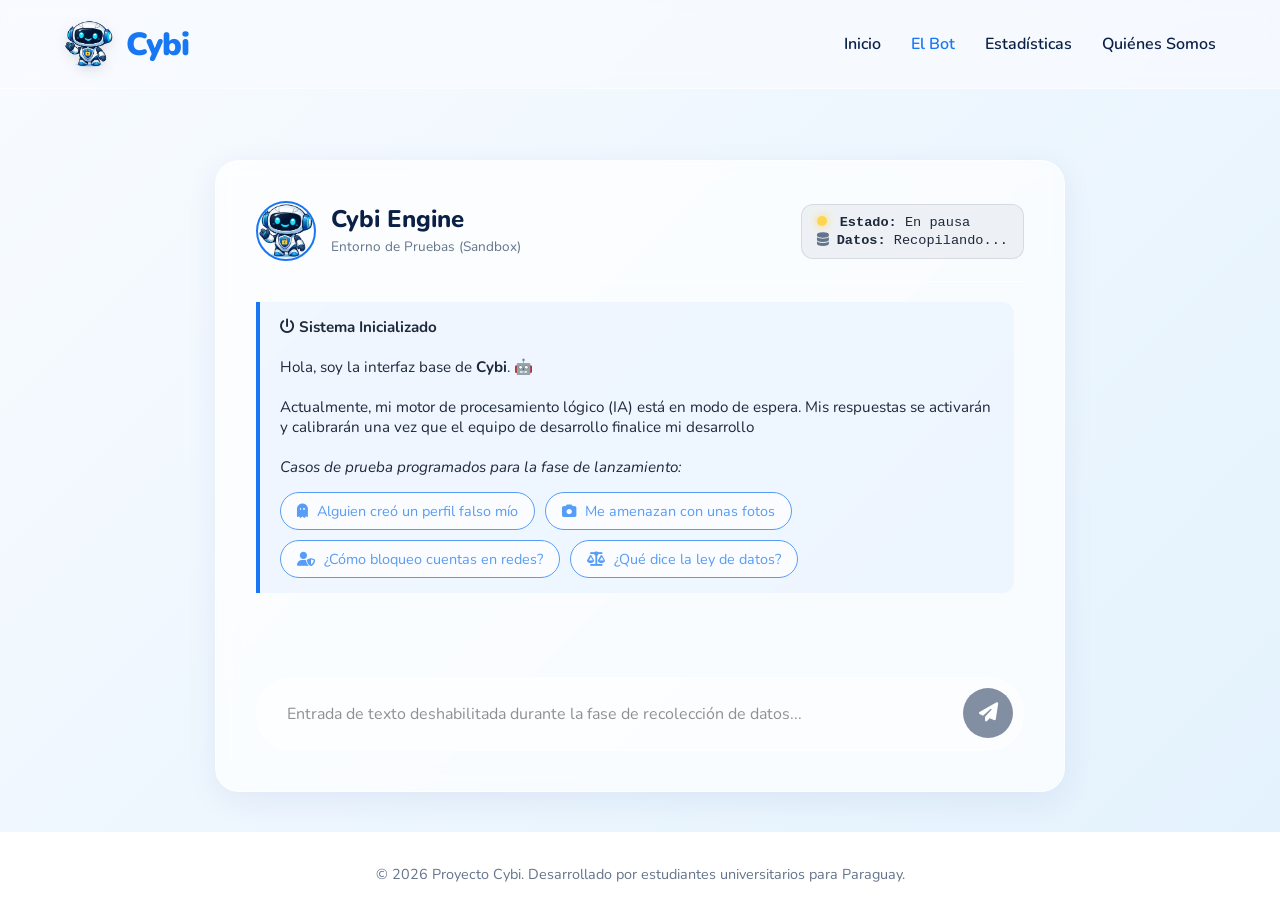
==== chatbot.html @ 535d1845 "Commit inicial: Estructura base del proyecto Cybi" ====
<!DOCTYPE html>
<html lang="es">
<head>
    <meta charset="UTF-8">
    <meta name="viewport" content="width=device-width, initial-scale=1.0">
    <title>Cybi | Entorno de Entrenamiento IA</title>
    <link rel="stylesheet" href="https://cdnjs.cloudflare.com/ajax/libs/font-awesome/6.4.0/css/all.min.css">
    <link rel="stylesheet" href="css/style.css">
    
    <style>
        .chat-preview-container {
            max-width: 850px;
            margin: 40px auto;
        }
        
        .chat-header {
            display: flex;
            align-items: center;
            justify-content: space-between;
            padding-bottom: 20px;
            border-bottom: var(--glass-border);
            margin-bottom: 20px;
        }

        .chat-profile {
            display: flex;
            align-items: center;
            gap: 15px;
        }

        .chat-profile img {
            width: 60px;
            height: 60px;
            border-radius: 50%;
            border: 2px solid var(--primary-blue);
        }

        /* Panel de estado técnico para dar perfil de desarrollador */
        .system-status {
            background: rgba(11, 32, 70, 0.05);
            padding: 10px 15px;
            border-radius: 12px;
            font-family: monospace;
            font-size: 0.85rem;
            color: var(--text-dark);
            border: 1px solid rgba(11, 32, 70, 0.1);
        }

        .status-dot {
            height: 10px;
            width: 10px;
            background-color: #FFD54F; /* Amarillo de "En espera" */
            border-radius: 50%;
            display: inline-block;
            box-shadow: 0 0 10px #FFD54F;
            animation: pulse 2s infinite;
            margin-right: 5px;
        }

        .chat-window {
            display: flex;
            flex-direction: column;
            gap: 20px;
            margin-bottom: 25px;
            min-height: 350px;
            padding-right: 10px;
        }

        /* Mensaje del sistema (Consola) */
        .system-message {
            background: rgba(24, 119, 242, 0.05);
            border-left: 4px solid var(--primary-blue);
            padding: 15px 20px;
            border-radius: 0 12px 12px 0;
            font-size: 0.95rem;
            color: var(--text-dark);
        }

        .system-message code {
            background: rgba(0,0,0,0.05);
            padding: 2px 6px;
            border-radius: 4px;
            color: var(--primary-blue);
            font-weight: bold;
        }

        /* Chips de sugerencias */
        .suggestions-container {
            display: flex;
            flex-wrap: wrap;
            gap: 10px;
            margin-top: 15px;
        }

        .suggestion-chip {
            background: var(--white);
            border: 1px solid var(--primary-blue);
            color: var(--primary-blue);
            padding: 8px 16px;
            border-radius: 50px;
            font-size: 0.9rem;
            cursor: not-allowed;
            opacity: 0.7;
            transition: all 0.3s ease;
        }

        .suggestion-chip i {
            margin-right: 5px;
        }

        .chat-input-preview {
            display: flex;
            gap: 10px;
            background: rgba(255, 255, 255, 0.5);
            padding: 10px;
            border-radius: 50px;
            border: var(--glass-border);
            opacity: 0.8;
        }

        .chat-input-preview input {
            flex: 1;
            padding: 15px 20px;
            border-radius: 50px;
            border: none;
            background: transparent;
            font-family: inherit;
            font-size: 1rem;
            color: var(--text-dark);
            outline: none;
        }

        .chat-input-preview button {
            width: 50px;
            height: 50px;
            border-radius: 50%;
            border: none;
            background: var(--text-light);
            color: white;
            cursor: not-allowed;
            display: flex;
            align-items: center;
            justify-content: center;
            font-size: 1.2rem;
        }
    </style>
</head>
<body>

    <header>
        <div class="container">
            <nav>
                <a href="index.html" class="logo-container">
                    <img src="img/cybi-logo.jpeg" alt="Logo Cybi" style="border-radius: 50%;">
                    <span class="logo-text">Cybi</span>
                </a>
                <ul class="nav-links">
                    <li><a href="index.html">Inicio</a></li>
                    <li><a href="chatbot.html" style="color: var(--primary-blue);">El Bot</a></li>
                    <li><a href="estadisticas.html">Estadísticas</a></li>
                    <li><a href="nosotros.html">Quiénes Somos</a></li>
                </ul>
            </nav>
        </div>
    </header>

    <main class="container" style="margin-top: 120px; min-height: 70vh;">
        
        <div class="chat-preview-container glass-card">
            
            <div class="chat-header">
                <div class="chat-profile">
                    <img src="img/cybi-logo.jpeg" alt="Cybi Avatar">
                    <div>
                        <h2 style="font-size: 1.5rem; margin-bottom: 2px;">Cybi Engine</h2>
                        <p style="font-size: 0.85rem; margin: 0; color: var(--text-light);">Entorno de Pruebas (Sandbox)</p>
                    </div>
                </div>
                
                <div class="system-status">
                    <div><span class="status-dot"></span> <strong>Estado:</strong> En pausa</div>
                    <div style="margin-top: 3px;"><i class="fa-solid fa-database" style="color: var(--text-light);"></i> <strong>Datos:</strong> Recopilando...</div>
                </div>
            </div>

            <div class="chat-window">
                <div class="system-message">
                    <strong><i class="fa-solid fa-power-off"></i> Sistema Inicializado</strong><br><br>
                    Hola, soy la interfaz base de <strong>Cybi</strong>. 🤖<br><br>
                    Actualmente, mi motor de procesamiento lógico (IA) está en modo de espera. Mis respuestas se activarán y calibrarán una vez que el equipo de desarrollo finalice mi desarrollo<br><br>
                    <em>Casos de prueba programados para la fase de lanzamiento:</em>
                    
                    <div class="suggestions-container">
                        <div class="suggestion-chip"><i class="fa-solid fa-ghost"></i> Alguien creó un perfil falso mío</div>
                        <div class="suggestion-chip"><i class="fa-solid fa-camera"></i> Me amenazan con unas fotos</div>
                        <div class="suggestion-chip"><i class="fa-solid fa-user-shield"></i> ¿Cómo bloqueo cuentas en redes?</div>
                        <div class="suggestion-chip"><i class="fa-solid fa-scale-balanced"></i> ¿Qué dice la ley de datos?</div>
                    </div>
                </div>
            </div>

            <div class="chat-input-preview">
                <input type="text" placeholder="Entrada de texto deshabilitada durante la fase de recolección de datos..." disabled>
                <button disabled title="El envío de mensajes estará disponible pronto">
                    <i class="fa-solid fa-paper-plane"></i>
                </button>
            </div>

        </div>

    </main>

    <footer>
        <div class="container">
            <p>&copy; 2026 Proyecto Cybi. Desarrollado por estudiantes universitarios para Paraguay.</p>
        </div>
    </footer>

</body>
</html>
---- css/style.css ----
/* =========================================
   CYBI - Hoja de Estilos Global
   ========================================= */

@import url('https://fonts.googleapis.com/css2?family=Nunito:wght@400;600;800;900&display=swap');

:root {
    /* Paleta de colores basada en el logo de Cybi */
    --primary-blue: #1877F2;
    --dark-blue: #0B2046;
    --light-blue: #E3F2FD;
    --cyan-accent: #00E5FF;
    --gold-shield: #FFD54F;
    --text-dark: #1E293B;
    --text-light: #64748B;
    --white: #FFFFFF;
    --bg-gradient: linear-gradient(135deg, #F8FBFF 0%, #E3F2FD 100%);
    
    /* Variables de diseño */
    --border-radius: 24px;
    --glass-bg: rgba(255, 255, 255, 0.7);
    --glass-border: 1px solid rgba(255, 255, 255, 0.5);
    --shadow-soft: 0 8px 32px 0 rgba(31, 38, 135, 0.07);
    --shadow-hover: 0 12px 40px 0 rgba(24, 119, 242, 0.15);
}

* {
    margin: 0;
    padding: 0;
    box-sizing: border-box;
}

body {
    font-family: 'Nunito', sans-serif;
    background: var(--bg-gradient);
    color: var(--text-dark);
    min-height: 100vh;
    display: flex;
    flex-direction: column;
    overflow-x: hidden;
}

/* --- Tipografía --- */
h1, h2, h3 {
    font-weight: 800;
    color: var(--dark-blue);
    line-height: 1.2;
}

p {
    font-size: 1.1rem;
    line-height: 1.6;
    color: var(--text-light);
}

/* --- Utilidades --- */
.container {
    width: 90%;
    max-width: 1200px;
    margin: 0 auto;
}

/* Etiqueta de "En Desarrollo" */
.dev-badge {
    display: inline-flex;
    align-items: center;
    gap: 8px;
    background: rgba(24, 119, 242, 0.1);
    color: var(--primary-blue);
    padding: 8px 16px;
    border-radius: 50px;
    font-weight: 800;
    font-size: 0.9rem;
    text-transform: uppercase;
    letter-spacing: 1px;
    margin-bottom: 20px;
    animation: pulse 2s infinite;
}

.dev-badge i {
    font-size: 1.2rem;
}

/* --- Navegación --- */
header {
    width: 100%;
    padding: 20px 0;
    position: fixed;
    top: 0;
    z-index: 1000;
    backdrop-filter: blur(10px);
    -webkit-backdrop-filter: blur(10px);
    background: rgba(248, 251, 255, 0.8);
    border-bottom: var(--glass-border);
}

nav {
    display: flex;
    justify-content: space-between;
    align-items: center;
}

.logo-container {
    display: flex;
    align-items: center;
    gap: 12px;
    text-decoration: none;
}

.logo-container img {
    width: 50px;
    height: auto;
    filter: drop-shadow(0 4px 6px rgba(0,0,0,0.1));
}

.logo-text {
    font-size: 2rem;
    font-weight: 900;
    color: var(--primary-blue);
    letter-spacing: -1px;
}

.nav-links {
    display: flex;
    gap: 30px;
    list-style: none;
}

.nav-links a {
    text-decoration: none;
    color: var(--dark-blue);
    font-weight: 600;
    transition: color 0.3s ease;
    position: relative;
}

.nav-links a:hover {
    color: var(--primary-blue);
}

.nav-links a::after {
    content: '';
    position: absolute;
    bottom: -5px;
    left: 0;
    width: 0%;
    height: 3px;
    background: var(--cyan-accent);
    transition: width 0.3s ease;
    border-radius: 5px;
}

.nav-links a:hover::after {
    width: 100%;
}

/* --- Hero Section (Inicio) --- */
.hero {
    margin-top: 100px;
    padding: 60px 0;
    display: flex;
    align-items: center;
    justify-content: space-between;
    min-height: 80vh;
}

.hero-content {
    flex: 1;
    padding-right: 50px;
}

.hero h1 {
    font-size: 3.5rem;
    margin-bottom: 20px;
}

.hero h1 span {
    color: var(--primary-blue);
    position: relative;
}

.hero p {
    font-size: 1.2rem;
    margin-bottom: 30px;
}

.hero-image {
    flex: 1;
    display: flex;
    justify-content: center;
    position: relative;
}

.hero-image img {
    width: 100%;
    max-width: 450px;
    animation: float 4s ease-in-out infinite;
    filter: drop-shadow(0 20px 30px rgba(24, 119, 242, 0.2));
}

/* Botones */
.btn {
    display: inline-block;
    padding: 14px 32px;
    border-radius: 50px;
    font-weight: 800;
    text-decoration: none;
    transition: all 0.3s ease;
    font-size: 1.1rem;
    cursor: pointer;
    border: none;
}

.btn-primary {
    background: var(--primary-blue);
    color: var(--white);
    box-shadow: 0 10px 20px rgba(24, 119, 242, 0.3);
}

.btn-primary:hover {
    background: var(--dark-blue);
    transform: translateY(-3px);
    box-shadow: 0 15px 25px rgba(11, 32, 70, 0.4);
}

.btn-secondary {
    background: var(--white);
    color: var(--primary-blue);
    border: 2px solid var(--primary-blue);
    margin-left: 15px;
}

.btn-secondary:hover {
    background: var(--light-blue);
    transform: translateY(-3px);
}

/* --- Secciones de Contenido (Glassmorphism Cards) --- */
.glass-card {
    background: var(--glass-bg);
    border-radius: var(--border-radius);
    padding: 40px;
    box-shadow: var(--shadow-soft);
    border: var(--glass-border);
    backdrop-filter: blur(10px);
    -webkit-backdrop-filter: blur(10px);
    transition: transform 0.3s ease, box-shadow 0.3s ease;
}

.glass-card:hover {
    transform: translateY(-5px);
    box-shadow: var(--shadow-hover);
}

/* --- Animaciones --- */
@keyframes float {
    0% { transform: translateY(0px); }
    50% { transform: translateY(-20px); }
    100% { transform: translateY(0px); }
}

@keyframes pulse {
    0% { box-shadow: 0 0 0 0 rgba(24, 119, 242, 0.4); }
    70% { box-shadow: 0 0 0 15px rgba(24, 119, 242, 0); }
    100% { box-shadow: 0 0 0 0 rgba(24, 119, 242, 0); }
}

/* --- Responsive (Celulares y Tablets) --- */
@media (max-width: 992px) {
    .hero {
        flex-direction: column;
        text-align: center;
        padding: 40px 0;
    }
    
    .hero-content {
        padding-right: 0;
        margin-bottom: 50px;
    }
    
    .hero h1 { font-size: 2.8rem; }
    
    .nav-links { display: none; /* Añadiremos menú hamburguesa en el JS después */ }
}

@media (max-width: 576px) {
    .hero h1 { font-size: 2.2rem; }
    .hero p { font-size: 1rem; }
    .btn { display: block; margin: 10px auto; width: 100%; max-width: 300px; }
    .btn-secondary { margin-left: auto; }
}

/* --- Footer Preview --- */
footer {
    background: var(--white);
    padding: 30px 0;
    text-align: center;
    margin-top: auto;
    border-top: var(--glass-border);
}

footer p {
    font-size: 0.9rem;
    color: var(--text-light);
}
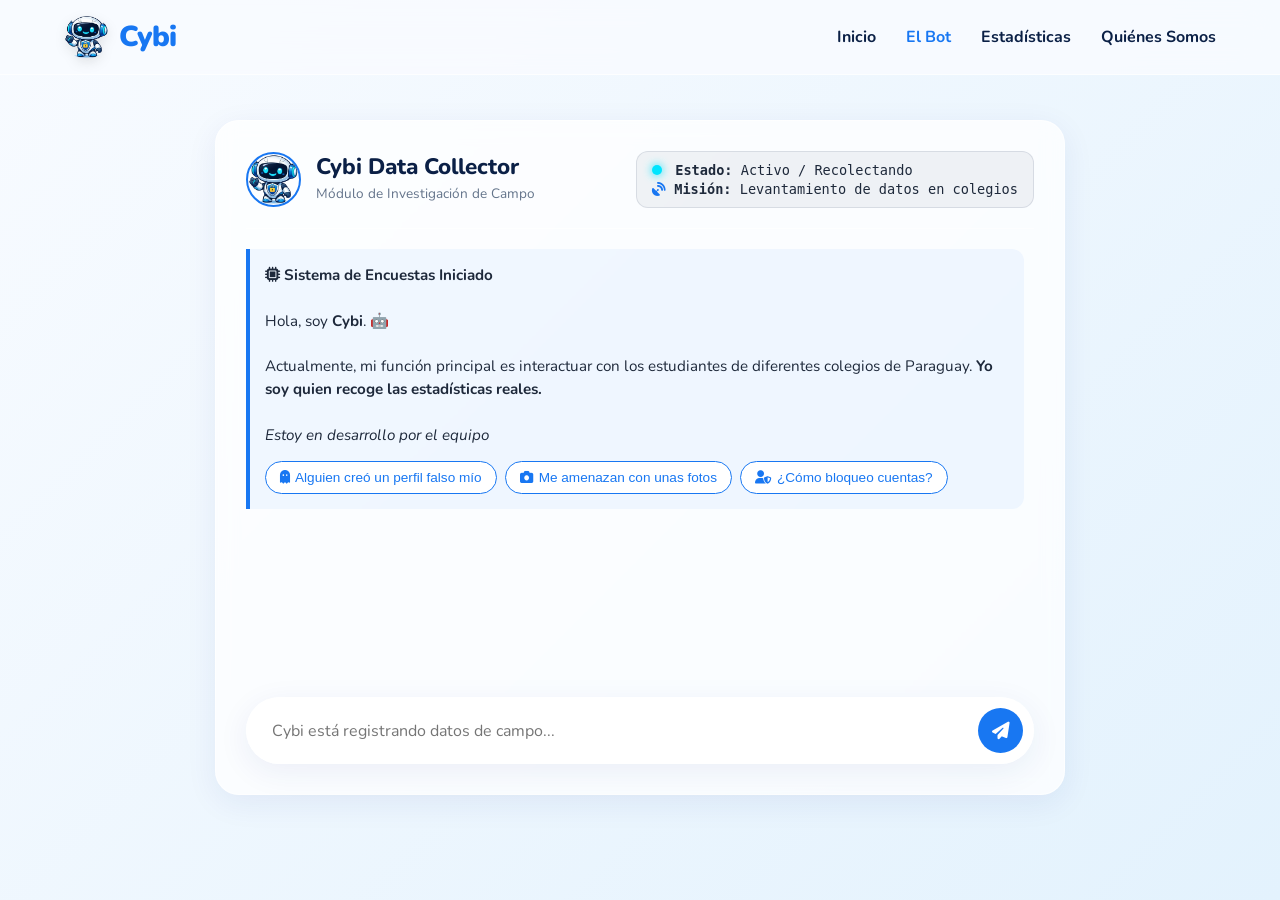
==== commit 198f001a: "Commit inicial: Estructura base del proyecto Cybi mejoras css" ====
--- a/chatbot.html
+++ b/chatbot.html
@@ -3,14 +3,18 @@
 <head>
     <meta charset="UTF-8">
     <meta name="viewport" content="width=device-width, initial-scale=1.0">
-    <title>Cybi | Entorno de Entrenamiento IA</title>
+    <title>Cybi | Motor de IA y Recolección</title>
     <link rel="stylesheet" href="https://cdnjs.cloudflare.com/ajax/libs/font-awesome/6.4.0/css/all.min.css">
     <link rel="stylesheet" href="css/style.css">
     
     <style>
         .chat-preview-container {
             max-width: 850px;
-            margin: 40px auto;
+            margin: 20px auto 40px auto;
+            display: flex;
+            flex-direction: column;
+            height: 75vh; /* Altura adaptable */
+            min-height: 500px;
         }
         
         .chat-header {
@@ -20,6 +24,8 @@
             padding-bottom: 20px;
             border-bottom: var(--glass-border);
             margin-bottom: 20px;
+            flex-wrap: wrap; /* Para que baje en celulares si es necesario */
+            gap: 15px;
         }
 
         .chat-profile {
@@ -29,13 +35,13 @@
         }
 
         .chat-profile img {
-            width: 60px;
-            height: 60px;
+            width: 55px;
+            height: 55px;
             border-radius: 50%;
             border: 2px solid var(--primary-blue);
         }
 
-        /* Panel de estado técnico para dar perfil de desarrollador */
+        /* Panel de estado técnico */
         .system-status {
             background: rgba(11, 32, 70, 0.05);
             padding: 10px 15px;
@@ -49,31 +55,37 @@
         .status-dot {
             height: 10px;
             width: 10px;
-            background-color: #FFD54F; /* Amarillo de "En espera" */
+            background-color: #00E5FF; /* Cian de "Activo/Recolectando" */
             border-radius: 50%;
             display: inline-block;
-            box-shadow: 0 0 10px #FFD54F;
+            box-shadow: 0 0 10px #00E5FF;
             animation: pulse 2s infinite;
             margin-right: 5px;
         }
 
         .chat-window {
+            flex: 1; /* Ocupa el espacio restante */
             display: flex;
             flex-direction: column;
             gap: 20px;
-            margin-bottom: 25px;
-            min-height: 350px;
+            margin-bottom: 20px;
+            overflow-y: auto;
             padding-right: 10px;
         }
+
+        /* Scrollbar personalizado para el chat */
+        .chat-window::-webkit-scrollbar { width: 6px; }
+        .chat-window::-webkit-scrollbar-thumb { background: rgba(24, 119, 242, 0.3); border-radius: 10px; }
 
         /* Mensaje del sistema (Consola) */
         .system-message {
             background: rgba(24, 119, 242, 0.05);
             border-left: 4px solid var(--primary-blue);
-            padding: 15px 20px;
+            padding: 15px;
             border-radius: 0 12px 12px 0;
             font-size: 0.95rem;
             color: var(--text-dark);
+            line-height: 1.5;
         }
 
         .system-message code {
@@ -82,13 +94,14 @@
             border-radius: 4px;
             color: var(--primary-blue);
             font-weight: bold;
+            font-size: 0.85rem;
         }
 
         /* Chips de sugerencias */
         .suggestions-container {
             display: flex;
             flex-wrap: wrap;
-            gap: 10px;
+            gap: 8px;
             margin-top: 15px;
         }
 
@@ -96,31 +109,34 @@
             background: var(--white);
             border: 1px solid var(--primary-blue);
             color: var(--primary-blue);
-            padding: 8px 16px;
+            padding: 8px 14px;
             border-radius: 50px;
-            font-size: 0.9rem;
-            cursor: not-allowed;
-            opacity: 0.7;
+            font-size: 0.85rem;
+            cursor: pointer;
             transition: all 0.3s ease;
-        }
-
-        .suggestion-chip i {
-            margin-right: 5px;
+            display: flex;
+            align-items: center;
+            gap: 5px;
+        }
+
+        .suggestion-chip:hover {
+            background: var(--light-blue);
+            transform: translateY(-2px);
         }
 
         .chat-input-preview {
             display: flex;
             gap: 10px;
-            background: rgba(255, 255, 255, 0.5);
+            background: rgba(255, 255, 255, 0.9);
             padding: 10px;
             border-radius: 50px;
             border: var(--glass-border);
-            opacity: 0.8;
+            box-shadow: var(--shadow-soft);
         }
 
         .chat-input-preview input {
             flex: 1;
-            padding: 15px 20px;
+            padding: 10px 15px;
             border-radius: 50px;
             border: none;
             background: transparent;
@@ -128,20 +144,34 @@
             font-size: 1rem;
             color: var(--text-dark);
             outline: none;
+            width: 100%;
         }
 
         .chat-input-preview button {
-            width: 50px;
-            height: 50px;
+            width: 45px;
+            height: 45px;
             border-radius: 50%;
             border: none;
-            background: var(--text-light);
+            background: var(--primary-blue);
             color: white;
-            cursor: not-allowed;
+            cursor: pointer;
             display: flex;
             align-items: center;
             justify-content: center;
-            font-size: 1.2rem;
+            font-size: 1.1rem;
+            transition: transform 0.2s;
+            flex-shrink: 0;
+        }
+
+        .chat-input-preview button:hover { transform: scale(1.05); }
+
+        /* Ajustes extra para móviles en el chat */
+        @media (max-width: 576px) {
+            .chat-preview-container { padding: 20px 15px; margin-top: 0; height: 80vh; border-radius: 15px; }
+            .system-message { font-size: 0.9rem; padding: 12px; }
+            .suggestion-chip { font-size: 0.8rem; padding: 6px 12px; }
+            .system-status { font-size: 0.75rem; width: 100%; }
+            .chat-header { flex-direction: column; align-items: flex-start; }
         }
     </style>
 </head>
@@ -154,7 +184,12 @@
                     <img src="img/cybi-logo.jpeg" alt="Logo Cybi" style="border-radius: 50%;">
                     <span class="logo-text">Cybi</span>
                 </a>
-                <ul class="nav-links">
+                
+                <button class="menu-toggle" id="mobile-menu-btn">
+                    <i class="fa-solid fa-bars"></i>
+                </button>
+
+                <ul class="nav-links" id="nav-links">
                     <li><a href="index.html">Inicio</a></li>
                     <li><a href="chatbot.html" style="color: var(--primary-blue);">El Bot</a></li>
                     <li><a href="estadisticas.html">Estadísticas</a></li>
@@ -164,7 +199,7 @@
         </div>
     </header>
 
-    <main class="container" style="margin-top: 120px; min-height: 70vh;">
+    <main class="container" style="margin-top: 100px;">
         
         <div class="chat-preview-container glass-card">
             
@@ -172,36 +207,35 @@
                 <div class="chat-profile">
                     <img src="img/cybi-logo.jpeg" alt="Cybi Avatar">
                     <div>
-                        <h2 style="font-size: 1.5rem; margin-bottom: 2px;">Cybi Engine</h2>
-                        <p style="font-size: 0.85rem; margin: 0; color: var(--text-light);">Entorno de Pruebas (Sandbox)</p>
+                        <h2 style="font-size: 1.4rem; margin-bottom: 2px;">Cybi Data Collector</h2>
+                        <p style="font-size: 0.85rem; margin: 0; color: var(--text-light);">Módulo de Investigación de Campo</p>
                     </div>
                 </div>
                 
                 <div class="system-status">
-                    <div><span class="status-dot"></span> <strong>Estado:</strong> En pausa</div>
-                    <div style="margin-top: 3px;"><i class="fa-solid fa-database" style="color: var(--text-light);"></i> <strong>Datos:</strong> Recopilando...</div>
+                    <div><span class="status-dot"></span> <strong>Estado:</strong> Activo / Recolectando</div>
+                    <div style="margin-top: 3px;"><i class="fa-solid fa-satellite-dish" style="color: var(--primary-blue);"></i> <strong>Misión:</strong> Levantamiento de datos en colegios</div>
                 </div>
             </div>
 
-            <div class="chat-window">
+            <div class="chat-window" id="chat-window">
                 <div class="system-message">
-                    <strong><i class="fa-solid fa-power-off"></i> Sistema Inicializado</strong><br><br>
-                    Hola, soy la interfaz base de <strong>Cybi</strong>. 🤖<br><br>
-                    Actualmente, mi motor de procesamiento lógico (IA) está en modo de espera. Mis respuestas se activarán y calibrarán una vez que el equipo de desarrollo finalice mi desarrollo<br><br>
-                    <em>Casos de prueba programados para la fase de lanzamiento:</em>
+                    <strong><i class="fa-solid fa-microchip"></i> Sistema de Encuestas Iniciado</strong><br><br>
+                    Hola, soy <strong>Cybi</strong>. 🤖<br><br>
+                    Actualmente, mi función principal es interactuar con los estudiantes de diferentes colegios de Paraguay. <strong>Yo soy quien recoge las estadísticas reales.</strong> <br><br>
+                    <em>Estoy en desarrollo por el equipo</em>
                     
                     <div class="suggestions-container">
-                        <div class="suggestion-chip"><i class="fa-solid fa-ghost"></i> Alguien creó un perfil falso mío</div>
-                        <div class="suggestion-chip"><i class="fa-solid fa-camera"></i> Me amenazan con unas fotos</div>
-                        <div class="suggestion-chip"><i class="fa-solid fa-user-shield"></i> ¿Cómo bloqueo cuentas en redes?</div>
-                        <div class="suggestion-chip"><i class="fa-solid fa-scale-balanced"></i> ¿Qué dice la ley de datos?</div>
+                        <button class="suggestion-chip" onclick="simulateClick()"><i class="fa-solid fa-ghost"></i> Alguien creó un perfil falso mío</button>
+                        <button class="suggestion-chip" onclick="simulateClick()"><i class="fa-solid fa-camera"></i> Me amenazan con unas fotos</button>
+                        <button class="suggestion-chip" onclick="simulateClick()"><i class="fa-solid fa-user-shield"></i> ¿Cómo bloqueo cuentas?</button>
                     </div>
                 </div>
             </div>
 
             <div class="chat-input-preview">
-                <input type="text" placeholder="Entrada de texto deshabilitada durante la fase de recolección de datos..." disabled>
-                <button disabled title="El envío de mensajes estará disponible pronto">
+                <input type="text" id="chat-input" placeholder="Cybi está registrando datos de campo..." readonly>
+                <button title="Envío bloqueado durante recolección" onclick="simulateClick()">
                     <i class="fa-solid fa-paper-plane"></i>
                 </button>
             </div>
@@ -210,11 +244,32 @@
 
     </main>
 
-    <footer>
-        <div class="container">
-            <p>&copy; 2026 Proyecto Cybi. Desarrollado por estudiantes universitarios para Paraguay.</p>
-        </div>
-    </footer>
-
+    <script>
+        // Lógica del menú móvil
+        const menuBtn = document.getElementById('mobile-menu-btn');
+        const navLinks = document.getElementById('nav-links');
+
+        menuBtn.addEventListener('click', () => {
+            navLinks.classList.toggle('active');
+            // Cambiar icono de barras a 'X'
+            const icon = menuBtn.querySelector('i');
+            if(navLinks.classList.contains('active')) {
+                icon.classList.remove('fa-bars');
+                icon.classList.add('fa-xmark');
+            } else {
+                icon.classList.remove('fa-xmark');
+                icon.classList.add('fa-bars');
+            }
+        });
+
+        // Simulación visual al tocar un botón del chat
+        function simulateClick() {
+            const input = document.getElementById('chat-input');
+            input.placeholder = "Procesando matriz de datos...";
+            setTimeout(() => {
+                input.placeholder = "Cybi está registrando datos de campo...";
+            }, 1500);
+        }
+    </script>
 </body>
 </html>
--- a/css/style.css
+++ b/css/style.css
@@ -1,5 +1,5 @@
 /* =========================================
-   CYBI - Hoja de Estilos Global
+   CYBI - Hoja de Estilos Global (100% Responsive)
    ========================================= */
 
 @import url('https://fonts.googleapis.com/css2?family=Nunito:wght@400;600;800;900&display=swap');
@@ -18,8 +18,8 @@
     
     /* Variables de diseño */
     --border-radius: 24px;
-    --glass-bg: rgba(255, 255, 255, 0.7);
-    --glass-border: 1px solid rgba(255, 255, 255, 0.5);
+    --glass-bg: rgba(255, 255, 255, 0.75);
+    --glass-border: 1px solid rgba(255, 255, 255, 0.6);
     --shadow-soft: 0 8px 32px 0 rgba(31, 38, 135, 0.07);
     --shadow-hover: 0 12px 40px 0 rgba(24, 119, 242, 0.15);
 }
@@ -77,20 +77,18 @@
     animation: pulse 2s infinite;
 }
 
-.dev-badge i {
-    font-size: 1.2rem;
-}
-
-/* --- Navegación --- */
+.dev-badge i { font-size: 1.2rem; }
+
+/* --- Navegación Header --- */
 header {
     width: 100%;
-    padding: 20px 0;
+    padding: 15px 0;
     position: fixed;
     top: 0;
     z-index: 1000;
-    backdrop-filter: blur(10px);
-    -webkit-backdrop-filter: blur(10px);
-    background: rgba(248, 251, 255, 0.8);
+    backdrop-filter: blur(15px);
+    -webkit-backdrop-filter: blur(15px);
+    background: rgba(248, 251, 255, 0.85);
     border-bottom: var(--glass-border);
 }
 
@@ -103,35 +101,38 @@
 .logo-container {
     display: flex;
     align-items: center;
-    gap: 12px;
+    gap: 10px;
     text-decoration: none;
 }
 
 .logo-container img {
-    width: 50px;
+    width: 45px;
     height: auto;
     filter: drop-shadow(0 4px 6px rgba(0,0,0,0.1));
 }
 
 .logo-text {
-    font-size: 2rem;
+    font-size: 1.8rem;
     font-weight: 900;
     color: var(--primary-blue);
     letter-spacing: -1px;
 }
 
+/* Enlaces del menú escritorio */
 .nav-links {
     display: flex;
     gap: 30px;
     list-style: none;
+    align-items: center;
 }
 
 .nav-links a {
     text-decoration: none;
     color: var(--dark-blue);
-    font-weight: 600;
+    font-weight: 700;
     transition: color 0.3s ease;
     position: relative;
+    padding: 5px 0;
 }
 
 .nav-links a:hover {
@@ -141,7 +142,7 @@
 .nav-links a::after {
     content: '';
     position: absolute;
-    bottom: -5px;
+    bottom: 0;
     left: 0;
     width: 0%;
     height: 3px;
@@ -150,23 +151,64 @@
     border-radius: 5px;
 }
 
-.nav-links a:hover::after {
-    width: 100%;
+.nav-links a:hover::after { width: 100%; }
+
+/* Botón Hamburguesa (Oculto en PC) */
+.menu-toggle {
+    display: none;
+    font-size: 1.8rem;
+    color: var(--primary-blue);
+    cursor: pointer;
+    background: transparent;
+    border: none;
+}
+
+/* --- Responsive Navegación Móvil --- */
+@media (max-width: 992px) {
+    .menu-toggle {
+        display: block;
+    }
+
+    .nav-links {
+        position: fixed;
+        top: 76px; /* Altura del header */
+        right: -100%; /* Oculto fuera de la pantalla */
+        flex-direction: column;
+        background: rgba(248, 251, 255, 0.98);
+        backdrop-filter: blur(15px);
+        width: 100%;
+        height: calc(100vh - 76px);
+        text-align: center;
+        transition: right 0.4s cubic-bezier(0.77, 0, 0.175, 1);
+        padding-top: 40px;
+        gap: 35px;
+        border-top: var(--glass-border);
+    }
+
+    .nav-links.active {
+        right: 0; /* Muestra el menú */
+    }
+
+    .nav-links a {
+        font-size: 1.4rem;
+        display: block;
+        width: 100%;
+    }
 }
 
 /* --- Hero Section (Inicio) --- */
 .hero {
-    margin-top: 100px;
-    padding: 60px 0;
+    margin-top: 120px;
+    padding: 40px 0;
     display: flex;
     align-items: center;
     justify-content: space-between;
-    min-height: 80vh;
+    min-height: 70vh;
 }
 
 .hero-content {
     flex: 1;
-    padding-right: 50px;
+    padding-right: 40px;
 }
 
 .hero h1 {
@@ -174,26 +216,18 @@
     margin-bottom: 20px;
 }
 
-.hero h1 span {
-    color: var(--primary-blue);
-    position: relative;
-}
-
-.hero p {
-    font-size: 1.2rem;
-    margin-bottom: 30px;
-}
+.hero h1 span { color: var(--primary-blue); }
+.hero p { margin-bottom: 30px; }
 
 .hero-image {
     flex: 1;
     display: flex;
     justify-content: center;
-    position: relative;
 }
 
 .hero-image img {
     width: 100%;
-    max-width: 450px;
+    max-width: 400px;
     animation: float 4s ease-in-out infinite;
     filter: drop-shadow(0 20px 30px rgba(24, 119, 242, 0.2));
 }
@@ -201,33 +235,33 @@
 /* Botones */
 .btn {
     display: inline-block;
-    padding: 14px 32px;
+    padding: 14px 28px;
     border-radius: 50px;
     font-weight: 800;
     text-decoration: none;
     transition: all 0.3s ease;
-    font-size: 1.1rem;
+    font-size: 1rem;
     cursor: pointer;
     border: none;
+    text-align: center;
 }
 
 .btn-primary {
     background: var(--primary-blue);
     color: var(--white);
-    box-shadow: 0 10px 20px rgba(24, 119, 242, 0.3);
+    box-shadow: 0 8px 20px rgba(24, 119, 242, 0.3);
 }
 
 .btn-primary:hover {
     background: var(--dark-blue);
     transform: translateY(-3px);
-    box-shadow: 0 15px 25px rgba(11, 32, 70, 0.4);
 }
 
 .btn-secondary {
     background: var(--white);
     color: var(--primary-blue);
     border: 2px solid var(--primary-blue);
-    margin-left: 15px;
+    margin-left: 10px;
 }
 
 .btn-secondary:hover {
@@ -235,71 +269,52 @@
     transform: translateY(-3px);
 }
 
-/* --- Secciones de Contenido (Glassmorphism Cards) --- */
+/* --- Glassmorphism Cards --- */
 .glass-card {
     background: var(--glass-bg);
     border-radius: var(--border-radius);
-    padding: 40px;
+    padding: 30px;
     box-shadow: var(--shadow-soft);
     border: var(--glass-border);
     backdrop-filter: blur(10px);
     -webkit-backdrop-filter: blur(10px);
-    transition: transform 0.3s ease, box-shadow 0.3s ease;
-}
-
-.glass-card:hover {
-    transform: translateY(-5px);
-    box-shadow: var(--shadow-hover);
 }
 
 /* --- Animaciones --- */
 @keyframes float {
     0% { transform: translateY(0px); }
-    50% { transform: translateY(-20px); }
+    50% { transform: translateY(-15px); }
     100% { transform: translateY(0px); }
 }
 
 @keyframes pulse {
-    0% { box-shadow: 0 0 0 0 rgba(24, 119, 242, 0.4); }
-    70% { box-shadow: 0 0 0 15px rgba(24, 119, 242, 0); }
+    0% { box-shadow: 0 0 0 0 rgba(24, 119, 242, 0.3); }
+    70% { box-shadow: 0 0 0 10px rgba(24, 119, 242, 0); }
     100% { box-shadow: 0 0 0 0 rgba(24, 119, 242, 0); }
 }
 
-/* --- Responsive (Celulares y Tablets) --- */
+/* --- Responsive General & Chatbot --- */
 @media (max-width: 992px) {
-    .hero {
-        flex-direction: column;
-        text-align: center;
-        padding: 40px 0;
-    }
-    
-    .hero-content {
-        padding-right: 0;
-        margin-bottom: 50px;
-    }
-    
+    .hero { flex-direction: column; text-align: center; margin-top: 100px; padding: 20px 0;}
+    .hero-content { padding-right: 0; margin-bottom: 40px; }
     .hero h1 { font-size: 2.8rem; }
-    
-    .nav-links { display: none; /* Añadiremos menú hamburguesa en el JS después */ }
+    .btn-secondary { margin-left: 0; margin-top: 15px; }
 }
 
 @media (max-width: 576px) {
+    .container { width: 92%; }
     .hero h1 { font-size: 2.2rem; }
     .hero p { font-size: 1rem; }
-    .btn { display: block; margin: 10px auto; width: 100%; max-width: 300px; }
-    .btn-secondary { margin-left: auto; }
-}
-
-/* --- Footer Preview --- */
+    .hero-buttons { display: flex; flex-direction: column; gap: 10px; }
+    .btn { width: 100%; margin: 0; }
+    .glass-card { padding: 20px; }
+}
+
+/* Footer */
 footer {
     background: var(--white);
-    padding: 30px 0;
+    padding: 20px 0;
     text-align: center;
     margin-top: auto;
     border-top: var(--glass-border);
-}
-
-footer p {
-    font-size: 0.9rem;
-    color: var(--text-light);
 }
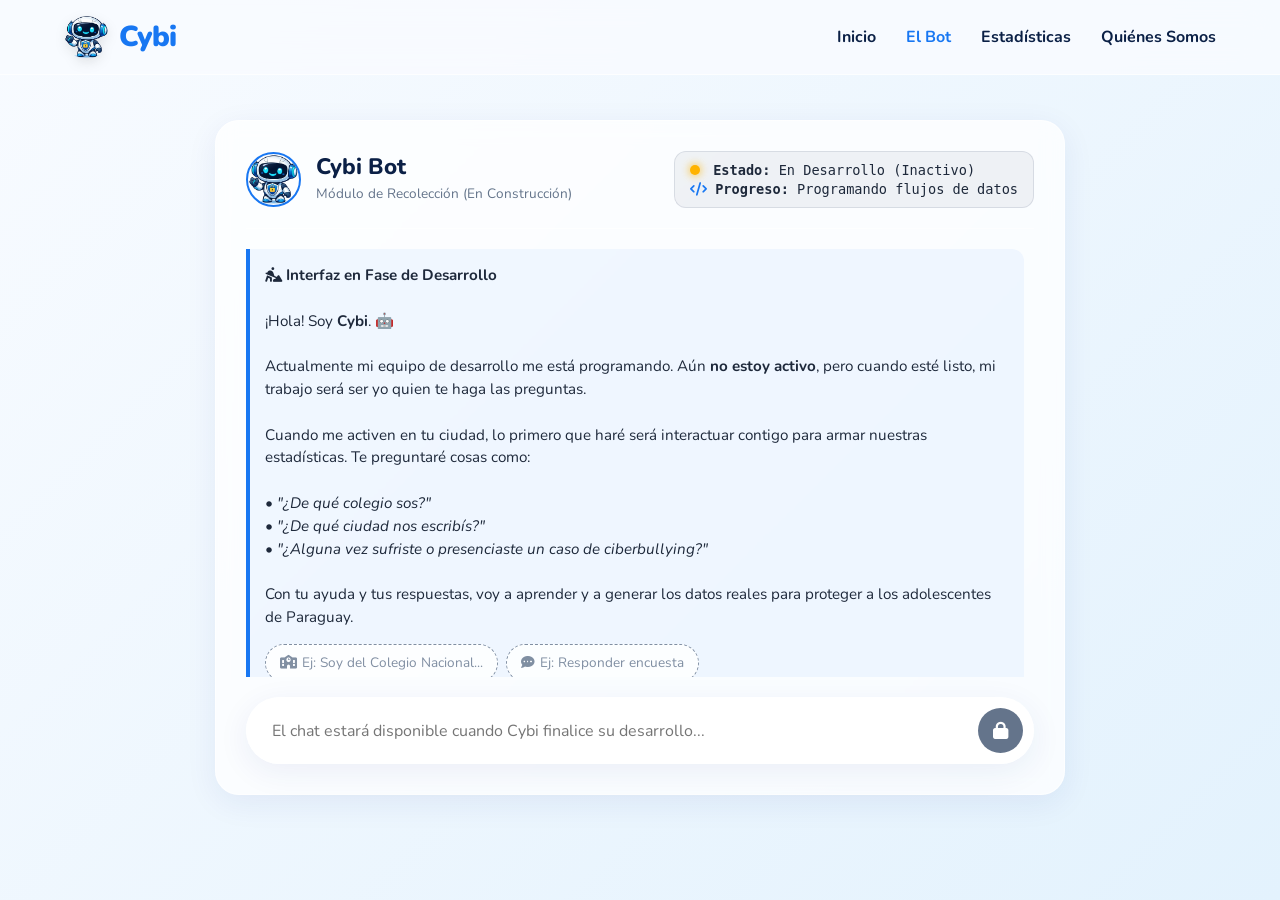
==== commit bb81484b: "Commit inicial: Estructura base del proyecto Cybi mejoras css+" ====
--- a/chatbot.html
+++ b/chatbot.html
@@ -3,7 +3,7 @@
 <head>
     <meta charset="UTF-8">
     <meta name="viewport" content="width=device-width, initial-scale=1.0">
-    <title>Cybi | Motor de IA y Recolección</title>
+    <title>Cybi | Entorno de Pruebas</title>
     <link rel="stylesheet" href="https://cdnjs.cloudflare.com/ajax/libs/font-awesome/6.4.0/css/all.min.css">
     <link rel="stylesheet" href="css/style.css">
     
@@ -13,7 +13,7 @@
             margin: 20px auto 40px auto;
             display: flex;
             flex-direction: column;
-            height: 75vh; /* Altura adaptable */
+            height: 75vh;
             min-height: 500px;
         }
         
@@ -24,7 +24,7 @@
             padding-bottom: 20px;
             border-bottom: var(--glass-border);
             margin-bottom: 20px;
-            flex-wrap: wrap; /* Para que baje en celulares si es necesario */
+            flex-wrap: wrap;
             gap: 15px;
         }
 
@@ -52,19 +52,26 @@
             border: 1px solid rgba(11, 32, 70, 0.1);
         }
 
+        /* Cambiado a Amarillo/Naranja para indicar "En Desarrollo" */
         .status-dot {
             height: 10px;
             width: 10px;
-            background-color: #00E5FF; /* Cian de "Activo/Recolectando" */
+            background-color: #FFB300; 
             border-radius: 50%;
             display: inline-block;
-            box-shadow: 0 0 10px #00E5FF;
-            animation: pulse 2s infinite;
+            box-shadow: 0 0 10px #FFB300;
+            animation: pulse-dev 2s infinite;
             margin-right: 5px;
         }
 
+        @keyframes pulse-dev {
+            0% { box-shadow: 0 0 0 0 rgba(255, 179, 0, 0.4); }
+            70% { box-shadow: 0 0 0 10px rgba(255, 179, 0, 0); }
+            100% { box-shadow: 0 0 0 0 rgba(255, 179, 0, 0); }
+        }
+
         .chat-window {
-            flex: 1; /* Ocupa el espacio restante */
+            flex: 1;
             display: flex;
             flex-direction: column;
             gap: 20px;
@@ -73,7 +80,6 @@
             padding-right: 10px;
         }
 
-        /* Scrollbar personalizado para el chat */
         .chat-window::-webkit-scrollbar { width: 6px; }
         .chat-window::-webkit-scrollbar-thumb { background: rgba(24, 119, 242, 0.3); border-radius: 10px; }
 
@@ -107,21 +113,16 @@
 
         .suggestion-chip {
             background: var(--white);
-            border: 1px solid var(--primary-blue);
-            color: var(--primary-blue);
+            border: 1px dashed var(--text-light);
+            color: var(--text-light);
             padding: 8px 14px;
             border-radius: 50px;
             font-size: 0.85rem;
-            cursor: pointer;
-            transition: all 0.3s ease;
+            cursor: not-allowed;
             display: flex;
             align-items: center;
             gap: 5px;
-        }
-
-        .suggestion-chip:hover {
-            background: var(--light-blue);
-            transform: translateY(-2px);
+            opacity: 0.8;
         }
 
         .chat-input-preview {
@@ -152,20 +153,17 @@
             height: 45px;
             border-radius: 50%;
             border: none;
-            background: var(--primary-blue);
+            background: var(--text-light);
             color: white;
-            cursor: pointer;
+            cursor: not-allowed;
             display: flex;
             align-items: center;
             justify-content: center;
             font-size: 1.1rem;
-            transition: transform 0.2s;
             flex-shrink: 0;
         }
 
-        .chat-input-preview button:hover { transform: scale(1.05); }
-
-        /* Ajustes extra para móviles en el chat */
+        /* Ajustes extra para móviles */
         @media (max-width: 576px) {
             .chat-preview-container { padding: 20px 15px; margin-top: 0; height: 80vh; border-radius: 15px; }
             .system-message { font-size: 0.9rem; padding: 12px; }
@@ -207,36 +205,39 @@
                 <div class="chat-profile">
                     <img src="img/cybi-logo.jpeg" alt="Cybi Avatar">
                     <div>
-                        <h2 style="font-size: 1.4rem; margin-bottom: 2px;">Cybi Data Collector</h2>
-                        <p style="font-size: 0.85rem; margin: 0; color: var(--text-light);">Módulo de Investigación de Campo</p>
+                        <h2 style="font-size: 1.4rem; margin-bottom: 2px;">Cybi Bot</h2>
+                        <p style="font-size: 0.85rem; margin: 0; color: var(--text-light);">Módulo de Recolección (En Construcción)</p>
                     </div>
                 </div>
                 
                 <div class="system-status">
-                    <div><span class="status-dot"></span> <strong>Estado:</strong> Activo / Recolectando</div>
-                    <div style="margin-top: 3px;"><i class="fa-solid fa-satellite-dish" style="color: var(--primary-blue);"></i> <strong>Misión:</strong> Levantamiento de datos en colegios</div>
+                    <div><span class="status-dot"></span> <strong>Estado:</strong> En Desarrollo (Inactivo)</div>
+                    <div style="margin-top: 3px;"><i class="fa-solid fa-code" style="color: var(--primary-blue);"></i> <strong>Progreso:</strong> Programando flujos de datos</div>
                 </div>
             </div>
 
             <div class="chat-window" id="chat-window">
                 <div class="system-message">
-                    <strong><i class="fa-solid fa-microchip"></i> Sistema de Encuestas Iniciado</strong><br><br>
-                    Hola, soy <strong>Cybi</strong>. 🤖<br><br>
-                    Actualmente, mi función principal es interactuar con los estudiantes de diferentes colegios de Paraguay. <strong>Yo soy quien recoge las estadísticas reales.</strong> <br><br>
-                    <em>Estoy en desarrollo por el equipo</em>
+                    <strong><i class="fa-solid fa-person-digging"></i> Interfaz en Fase de Desarrollo</strong><br><br>
+                    ¡Hola! Soy <strong>Cybi</strong>. 🤖<br><br>
+                    Actualmente mi equipo de desarrollo me está programando. Aún <strong>no estoy activo</strong>, pero cuando esté listo, mi trabajo será ser yo quien te haga las preguntas.<br><br>
+                    Cuando me activen en tu ciudad, lo primero que haré será interactuar contigo para armar nuestras estadísticas. Te preguntaré cosas como:<br><br>
+                    <em>• "¿De qué colegio sos?"</em><br>
+                    <em>• "¿De qué ciudad nos escribís?"</em><br>
+                    <em>• "¿Alguna vez sufriste o presenciaste un caso de ciberbullying?"</em><br><br>
+                    Con tu ayuda y tus respuestas, voy a aprender y a generar los datos reales para proteger a los adolescentes de Paraguay.
                     
                     <div class="suggestions-container">
-                        <button class="suggestion-chip" onclick="simulateClick()"><i class="fa-solid fa-ghost"></i> Alguien creó un perfil falso mío</button>
-                        <button class="suggestion-chip" onclick="simulateClick()"><i class="fa-solid fa-camera"></i> Me amenazan con unas fotos</button>
-                        <button class="suggestion-chip" onclick="simulateClick()"><i class="fa-solid fa-user-shield"></i> ¿Cómo bloqueo cuentas?</button>
+                        <div class="suggestion-chip"><i class="fa-solid fa-school"></i> Ej: Soy del Colegio Nacional...</div>
+                        <div class="suggestion-chip"><i class="fa-solid fa-comment-dots"></i> Ej: Responder encuesta</div>
                     </div>
                 </div>
             </div>
 
             <div class="chat-input-preview">
-                <input type="text" id="chat-input" placeholder="Cybi está registrando datos de campo..." readonly>
-                <button title="Envío bloqueado durante recolección" onclick="simulateClick()">
-                    <i class="fa-solid fa-paper-plane"></i>
+                <input type="text" id="chat-input" placeholder="El chat estará disponible cuando Cybi finalice su desarrollo..." disabled>
+                <button title="Envío bloqueado temporalmente" disabled>
+                    <i class="fa-solid fa-lock"></i>
                 </button>
             </div>
 
@@ -261,15 +262,6 @@
                 icon.classList.add('fa-bars');
             }
         });
-
-        // Simulación visual al tocar un botón del chat
-        function simulateClick() {
-            const input = document.getElementById('chat-input');
-            input.placeholder = "Procesando matriz de datos...";
-            setTimeout(() => {
-                input.placeholder = "Cybi está registrando datos de campo...";
-            }, 1500);
-        }
     </script>
 </body>
 </html>
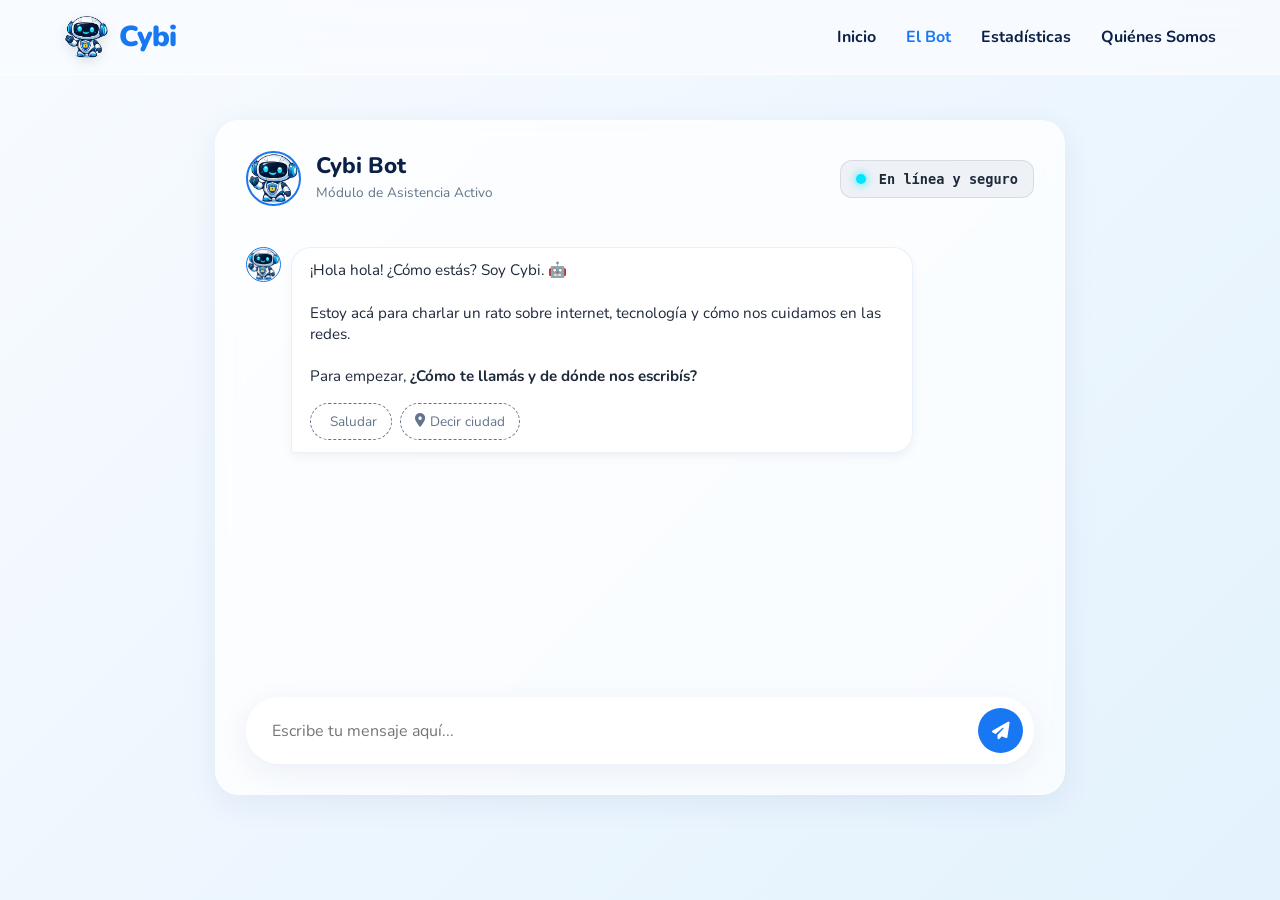
==== commit a38e0ae3: "arreglos 1" ====
--- a/chatbot.html
+++ b/chatbot.html
@@ -3,175 +3,11 @@
 <head>
     <meta charset="UTF-8">
     <meta name="viewport" content="width=device-width, initial-scale=1.0">
-    <title>Cybi | Entorno de Pruebas</title>
+    <title>Cybi | Chat Educativo Seguro</title>
     <link rel="stylesheet" href="https://cdnjs.cloudflare.com/ajax/libs/font-awesome/6.4.0/css/all.min.css">
+    
     <link rel="stylesheet" href="css/style.css">
-    
-    <style>
-        .chat-preview-container {
-            max-width: 850px;
-            margin: 20px auto 40px auto;
-            display: flex;
-            flex-direction: column;
-            height: 75vh;
-            min-height: 500px;
-        }
-        
-        .chat-header {
-            display: flex;
-            align-items: center;
-            justify-content: space-between;
-            padding-bottom: 20px;
-            border-bottom: var(--glass-border);
-            margin-bottom: 20px;
-            flex-wrap: wrap;
-            gap: 15px;
-        }
-
-        .chat-profile {
-            display: flex;
-            align-items: center;
-            gap: 15px;
-        }
-
-        .chat-profile img {
-            width: 55px;
-            height: 55px;
-            border-radius: 50%;
-            border: 2px solid var(--primary-blue);
-        }
-
-        /* Panel de estado técnico */
-        .system-status {
-            background: rgba(11, 32, 70, 0.05);
-            padding: 10px 15px;
-            border-radius: 12px;
-            font-family: monospace;
-            font-size: 0.85rem;
-            color: var(--text-dark);
-            border: 1px solid rgba(11, 32, 70, 0.1);
-        }
-
-        /* Cambiado a Amarillo/Naranja para indicar "En Desarrollo" */
-        .status-dot {
-            height: 10px;
-            width: 10px;
-            background-color: #FFB300; 
-            border-radius: 50%;
-            display: inline-block;
-            box-shadow: 0 0 10px #FFB300;
-            animation: pulse-dev 2s infinite;
-            margin-right: 5px;
-        }
-
-        @keyframes pulse-dev {
-            0% { box-shadow: 0 0 0 0 rgba(255, 179, 0, 0.4); }
-            70% { box-shadow: 0 0 0 10px rgba(255, 179, 0, 0); }
-            100% { box-shadow: 0 0 0 0 rgba(255, 179, 0, 0); }
-        }
-
-        .chat-window {
-            flex: 1;
-            display: flex;
-            flex-direction: column;
-            gap: 20px;
-            margin-bottom: 20px;
-            overflow-y: auto;
-            padding-right: 10px;
-        }
-
-        .chat-window::-webkit-scrollbar { width: 6px; }
-        .chat-window::-webkit-scrollbar-thumb { background: rgba(24, 119, 242, 0.3); border-radius: 10px; }
-
-        /* Mensaje del sistema (Consola) */
-        .system-message {
-            background: rgba(24, 119, 242, 0.05);
-            border-left: 4px solid var(--primary-blue);
-            padding: 15px;
-            border-radius: 0 12px 12px 0;
-            font-size: 0.95rem;
-            color: var(--text-dark);
-            line-height: 1.5;
-        }
-
-        .system-message code {
-            background: rgba(0,0,0,0.05);
-            padding: 2px 6px;
-            border-radius: 4px;
-            color: var(--primary-blue);
-            font-weight: bold;
-            font-size: 0.85rem;
-        }
-
-        /* Chips de sugerencias */
-        .suggestions-container {
-            display: flex;
-            flex-wrap: wrap;
-            gap: 8px;
-            margin-top: 15px;
-        }
-
-        .suggestion-chip {
-            background: var(--white);
-            border: 1px dashed var(--text-light);
-            color: var(--text-light);
-            padding: 8px 14px;
-            border-radius: 50px;
-            font-size: 0.85rem;
-            cursor: not-allowed;
-            display: flex;
-            align-items: center;
-            gap: 5px;
-            opacity: 0.8;
-        }
-
-        .chat-input-preview {
-            display: flex;
-            gap: 10px;
-            background: rgba(255, 255, 255, 0.9);
-            padding: 10px;
-            border-radius: 50px;
-            border: var(--glass-border);
-            box-shadow: var(--shadow-soft);
-        }
-
-        .chat-input-preview input {
-            flex: 1;
-            padding: 10px 15px;
-            border-radius: 50px;
-            border: none;
-            background: transparent;
-            font-family: inherit;
-            font-size: 1rem;
-            color: var(--text-dark);
-            outline: none;
-            width: 100%;
-        }
-
-        .chat-input-preview button {
-            width: 45px;
-            height: 45px;
-            border-radius: 50%;
-            border: none;
-            background: var(--text-light);
-            color: white;
-            cursor: not-allowed;
-            display: flex;
-            align-items: center;
-            justify-content: center;
-            font-size: 1.1rem;
-            flex-shrink: 0;
-        }
-
-        /* Ajustes extra para móviles */
-        @media (max-width: 576px) {
-            .chat-preview-container { padding: 20px 15px; margin-top: 0; height: 80vh; border-radius: 15px; }
-            .system-message { font-size: 0.9rem; padding: 12px; }
-            .suggestion-chip { font-size: 0.8rem; padding: 6px 12px; }
-            .system-status { font-size: 0.75rem; width: 100%; }
-            .chat-header { flex-direction: column; align-items: flex-start; }
-        }
-    </style>
+    <link rel="stylesheet" href="css/chat.css">
 </head>
 <body>
 
@@ -205,38 +41,44 @@
                 <div class="chat-profile">
                     <img src="img/cybi-logo.jpeg" alt="Cybi Avatar">
                     <div>
-                        <h2 style="font-size: 1.4rem; margin-bottom: 2px;">Cybi Bot</h2>
-                        <p style="font-size: 0.85rem; margin: 0; color: var(--text-light);">Módulo de Recolección (En Construcción)</p>
+                        <h2 style="font-size: 1.4rem; margin-bottom: 2px; color: var(--dark-blue);">Cybi Bot</h2>
+                        <p style="font-size: 0.85rem; margin: 0; color: var(--text-light);">Módulo de Asistencia Activo</p>
                     </div>
                 </div>
                 
                 <div class="system-status">
-                    <div><span class="status-dot"></span> <strong>Estado:</strong> En Desarrollo (Inactivo)</div>
-                    <div style="margin-top: 3px;"><i class="fa-solid fa-code" style="color: var(--primary-blue);"></i> <strong>Progreso:</strong> Programando flujos de datos</div>
+                    <div>
+                        <span class="status-dot" id="status-dot"></span> 
+                        <strong id="status-text">Estado: Conectando...</strong>
+                    </div>
                 </div>
             </div>
 
             <div class="chat-window" id="chat-window">
-                <div class="system-message">
-                    <strong><i class="fa-solid fa-person-digging"></i> Interfaz en Fase de Desarrollo</strong><br><br>
-                    ¡Hola! Soy <strong>Cybi</strong>. 🤖<br><br>
-                    Actualmente mi equipo de desarrollo me está programando. Aún <strong>no estoy activo</strong>, pero cuando esté listo, mi trabajo será ser yo quien te haga las preguntas.<br><br>
-                    Cuando me activen en tu ciudad, lo primero que haré será interactuar contigo para armar nuestras estadísticas. Te preguntaré cosas como:<br><br>
-                    <em>• "¿De qué colegio sos?"</em><br>
-                    <em>• "¿De qué ciudad nos escribís?"</em><br>
-                    <em>• "¿Alguna vez sufriste o presenciaste un caso de ciberbullying?"</em><br><br>
-                    Con tu ayuda y tus respuestas, voy a aprender y a generar los datos reales para proteger a los adolescentes de Paraguay.
-                    
-                    <div class="suggestions-container">
-                        <div class="suggestion-chip"><i class="fa-solid fa-school"></i> Ej: Soy del Colegio Nacional...</div>
-                        <div class="suggestion-chip"><i class="fa-solid fa-comment-dots"></i> Ej: Responder encuesta</div>
+                
+                <div class="message-row bot">
+                    <img src="img/cybi-logo.jpeg" alt="Cybi" style="width: 35px; height: 35px; border-radius: 50%; margin-right: 10px; border: 1px solid var(--primary-blue);">
+                    <div class="chat-bubble bot-bubble">
+                        ¡Hola hola! ¿Cómo estás? Soy Cybi. 🤖<br><br>
+                        Estoy acá para charlar un rato sobre internet, tecnología y cómo nos cuidamos en las redes.<br><br>
+                        Para empezar, <strong>¿Cómo te llamás y de dónde nos escribís?</strong>
+                        
+                        <div class="suggestions-container" id="suggestions">
+                            <div class="suggestion-chip" onclick="window.usarSugerencia('¡Hola Cybi! Me llamo ')">
+                                <i class="fa-solid fa-hand-wave"></i> Saludar
+                            </div>
+                            <div class="suggestion-chip" onclick="window.usarSugerencia('Soy de la ciudad de ')">
+                                <i class="fa-solid fa-location-dot"></i> Decir ciudad
+                            </div>
+                        </div>
                     </div>
                 </div>
+
             </div>
 
             <div class="chat-input-preview">
-                <input type="text" id="chat-input" placeholder="El chat estará disponible cuando Cybi finalice su desarrollo..." disabled>
-                <button title="Envío bloqueado temporalmente" disabled>
+                <input type="text" id="chat-input" placeholder="Conectando con el servidor seguro..." disabled autocomplete="off">
+                <button id="send-btn" title="Enviar Mensaje" disabled>
                     <i class="fa-solid fa-lock"></i>
                 </button>
             </div>
@@ -246,13 +88,11 @@
     </main>
 
     <script>
-        // Lógica del menú móvil
         const menuBtn = document.getElementById('mobile-menu-btn');
         const navLinks = document.getElementById('nav-links');
 
         menuBtn.addEventListener('click', () => {
             navLinks.classList.toggle('active');
-            // Cambiar icono de barras a 'X'
             const icon = menuBtn.querySelector('i');
             if(navLinks.classList.contains('active')) {
                 icon.classList.remove('fa-bars');
@@ -263,5 +103,7 @@
             }
         });
     </script>
+    
+    <script src="js/chat.js"></script>
 </body>
 </html>
--- a/css/chat.css
+++ b/css/chat.css
@@ -0,0 +1,202 @@
+/* ==========================================
+   ESTILOS ESPECÍFICOS DEL CHATBOT
+   ========================================== */
+
+.chat-preview-container {
+    max-width: 850px;
+    margin: 20px auto 40px auto;
+    display: flex;
+    flex-direction: column;
+    height: 75vh;
+    min-height: 500px;
+}
+
+.chat-header {
+    display: flex;
+    align-items: center;
+    justify-content: space-between;
+    padding-bottom: 20px;
+    border-bottom: var(--glass-border);
+    margin-bottom: 20px;
+    flex-wrap: wrap;
+    gap: 15px;
+}
+
+.chat-profile {
+    display: flex;
+    align-items: center;
+    gap: 15px;
+}
+
+.chat-profile img {
+    width: 55px;
+    height: 55px;
+    border-radius: 50%;
+    border: 2px solid var(--primary-blue);
+}
+
+.system-status {
+    background: rgba(11, 32, 70, 0.05);
+    padding: 10px 15px;
+    border-radius: 12px;
+    font-family: monospace;
+    font-size: 0.85rem;
+    color: var(--text-dark);
+    border: 1px solid rgba(11, 32, 70, 0.1);
+}
+
+.status-dot {
+    height: 10px;
+    width: 10px;
+    background-color: #FFB300; 
+    border-radius: 50%;
+    display: inline-block;
+    box-shadow: 0 0 10px #FFB300;
+    margin-right: 5px;
+    transition: all 0.3s ease;
+}
+
+.chat-window {
+    flex: 1;
+    display: flex;
+    flex-direction: column;
+    gap: 20px;
+    margin-bottom: 20px;
+    overflow-y: auto;
+    padding-right: 10px;
+}
+
+.chat-window::-webkit-scrollbar { width: 6px; }
+.chat-window::-webkit-scrollbar-thumb { background: rgba(24, 119, 242, 0.3); border-radius: 10px; }
+
+.suggestions-container {
+    display: flex;
+    flex-wrap: wrap;
+    gap: 8px;
+    margin-top: 15px;
+}
+
+.suggestion-chip {
+    background: var(--white);
+    border: 1px dashed var(--text-light);
+    color: var(--text-light);
+    padding: 8px 14px;
+    border-radius: 50px;
+    font-size: 0.85rem;
+    cursor: pointer;
+    display: flex;
+    align-items: center;
+    gap: 5px;
+    transition: all 0.3s ease;
+}
+
+.suggestion-chip:hover {
+    border-color: var(--primary-blue);
+    color: var(--primary-blue);
+    background: rgba(24, 119, 242, 0.05);
+}
+
+.chat-input-preview {
+    display: flex;
+    gap: 10px;
+    background: rgba(255, 255, 255, 0.9);
+    padding: 10px;
+    border-radius: 50px;
+    border: var(--glass-border);
+    box-shadow: var(--shadow-soft);
+}
+
+.chat-input-preview input {
+    flex: 1;
+    padding: 10px 15px;
+    border-radius: 50px;
+    border: none;
+    background: transparent;
+    font-family: inherit;
+    font-size: 1rem;
+    color: var(--text-dark);
+    outline: none;
+    width: 100%;
+}
+
+.chat-input-preview button {
+    width: 45px;
+    height: 45px;
+    border-radius: 50%;
+    border: none;
+    background: var(--text-light);
+    color: white;
+    display: flex;
+    align-items: center;
+    justify-content: center;
+    font-size: 1.1rem;
+    flex-shrink: 0;
+    transition: all 0.3s ease;
+}
+
+/* Burbujas del Chat */
+.message-row {
+    display: flex;
+    width: 100%;
+    margin-bottom: 15px;
+}
+
+.message-row.user { justify-content: flex-end; }
+.message-row.bot { justify-content: flex-start; }
+
+.chat-bubble {
+    max-width: 80%;
+    padding: 12px 18px;
+    border-radius: 20px;
+    font-size: 0.95rem;
+    line-height: 1.4;
+    position: relative;
+    word-wrap: break-word;
+}
+
+.chat-bubble.user-bubble {
+    background: var(--primary-blue);
+    color: white;
+    border-bottom-right-radius: 4px;
+    box-shadow: 0 4px 10px rgba(24, 119, 242, 0.2);
+}
+
+.chat-bubble.bot-bubble {
+    background: rgba(255, 255, 255, 0.9);
+    color: var(--text-dark);
+    border-bottom-left-radius: 4px;
+    border: 1px solid rgba(24, 119, 242, 0.1);
+    box-shadow: 0 4px 10px rgba(0, 0, 0, 0.05);
+}
+
+/* Animación Escribiendo */
+.typing-indicator {
+    display: flex;
+    gap: 5px;
+    padding: 12px 16px;
+    align-items: center;
+}
+.typing-dot {
+    width: 8px;
+    height: 8px;
+    background: var(--primary-blue);
+    border-radius: 50%;
+    animation: typing 1.4s infinite ease-in-out;
+    opacity: 0.7;
+}
+.typing-dot:nth-child(1) { animation-delay: 0s; }
+.typing-dot:nth-child(2) { animation-delay: 0.2s; }
+.typing-dot:nth-child(3) { animation-delay: 0.4s; }
+
+@keyframes typing {
+    0%, 100% { transform: translateY(0); }
+    50% { transform: translateY(-5px); }
+}
+
+@media (max-width: 576px) {
+    .chat-preview-container { padding: 20px 15px; margin-top: 0; height: 80vh; border-radius: 15px; }
+    .suggestion-chip { font-size: 0.8rem; padding: 6px 12px; }
+    .system-status { font-size: 0.75rem; width: 100%; }
+    .chat-header { flex-direction: column; align-items: flex-start; }
+    .chat-bubble { max-width: 90%; }
+}
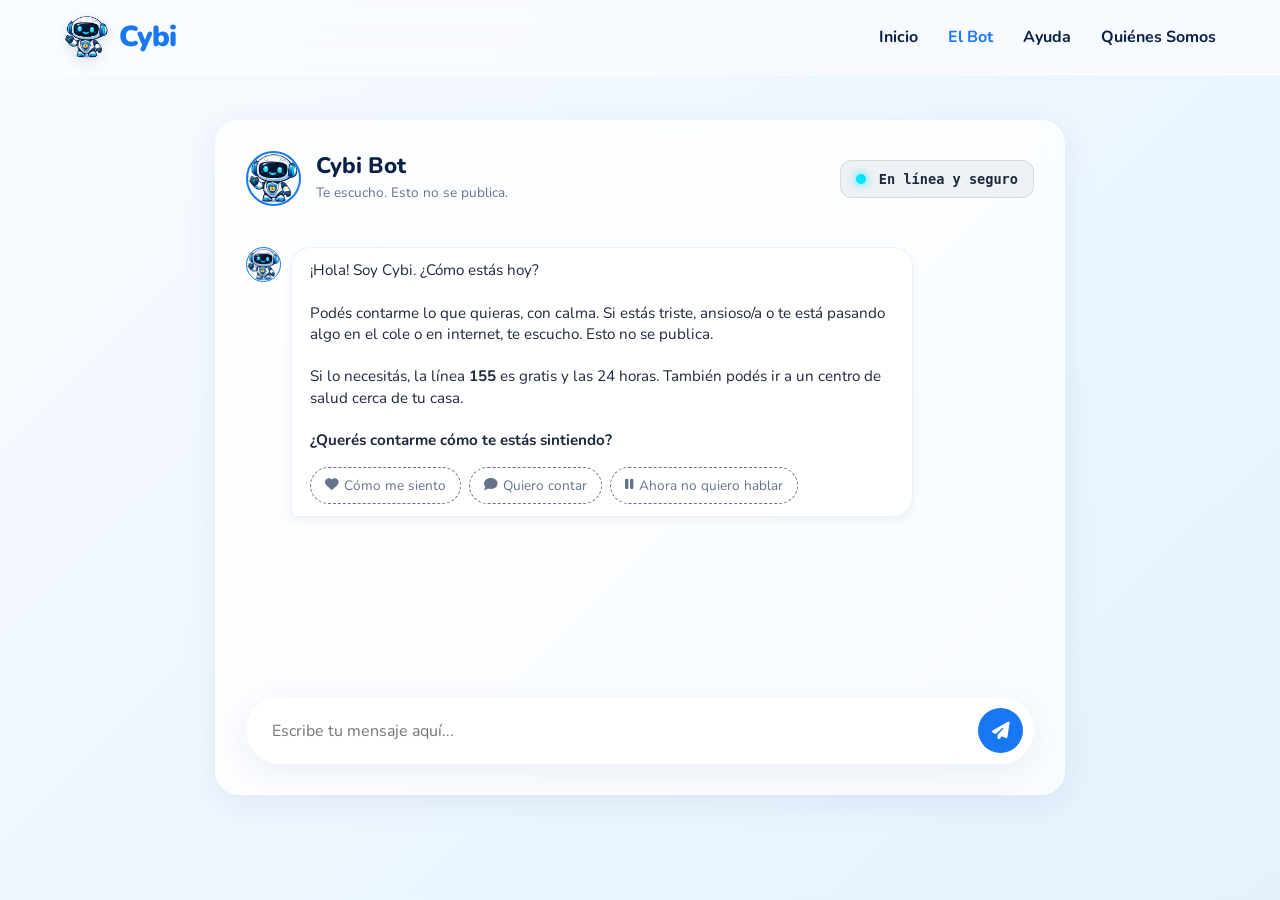
==== commit 456c592c: "actualizacion 1.1" ====
--- a/chatbot.html
+++ b/chatbot.html
@@ -26,7 +26,7 @@
                 <ul class="nav-links" id="nav-links">
                     <li><a href="index.html">Inicio</a></li>
                     <li><a href="chatbot.html" style="color: var(--primary-blue);">El Bot</a></li>
-                    <li><a href="estadisticas.html">Estadísticas</a></li>
+                    <li><a href="ayuda.html">Ayuda</a></li>
                     <li><a href="nosotros.html">Quiénes Somos</a></li>
                 </ul>
             </nav>
@@ -42,7 +42,7 @@
                     <img src="img/cybi-logo.jpeg" alt="Cybi Avatar">
                     <div>
                         <h2 style="font-size: 1.4rem; margin-bottom: 2px; color: var(--dark-blue);">Cybi Bot</h2>
-                        <p style="font-size: 0.85rem; margin: 0; color: var(--text-light);">Módulo de Asistencia Activo</p>
+                        <p style="font-size: 0.85rem; margin: 0; color: var(--text-light);">Te escucho. Esto no se publica.</p>
                     </div>
                 </div>
                 
@@ -59,16 +59,19 @@
                 <div class="message-row bot">
                     <img src="img/cybi-logo.jpeg" alt="Cybi" style="width: 35px; height: 35px; border-radius: 50%; margin-right: 10px; border: 1px solid var(--primary-blue);">
                     <div class="chat-bubble bot-bubble">
-                        ¡Hola hola! ¿Cómo estás? Soy Cybi. 🤖<br><br>
-                        Estoy acá para charlar un rato sobre internet, tecnología y cómo nos cuidamos en las redes.<br><br>
-                        Para empezar, <strong>¿Cómo te llamás y de dónde nos escribís?</strong>
-                        
+                        ¡Hola! Soy Cybi. ¿Cómo estás hoy?<br><br>
+                        Podés contarme lo que quieras, con calma. Si estás triste, ansioso/a o te está pasando algo en el cole o en internet, te escucho. Esto no se publica.<br><br>
+                        Si lo necesitás, la línea <strong>155</strong> es gratis y las 24 horas. También podés ir a un centro de salud cerca de tu casa.<br><br>
+                        <strong>¿Querés contarme cómo te estás sintiendo?</strong>
                         <div class="suggestions-container" id="suggestions">
-                            <div class="suggestion-chip" onclick="window.usarSugerencia('¡Hola Cybi! Me llamo ')">
-                                <i class="fa-solid fa-hand-wave"></i> Saludar
+                            <div class="suggestion-chip" onclick="window.usarSugerencia('Hola Cybi, hoy me siento ')">
+                                <i class="fa-solid fa-heart"></i> Cómo me siento
                             </div>
-                            <div class="suggestion-chip" onclick="window.usarSugerencia('Soy de la ciudad de ')">
-                                <i class="fa-solid fa-location-dot"></i> Decir ciudad
+                            <div class="suggestion-chip" onclick="window.usarSugerencia('Quiero contar algo que me está pasando ')">
+                                <i class="fa-solid fa-comment"></i> Quiero contar
+                            </div>
+                            <div class="suggestion-chip" onclick="window.usarSugerencia('Ahora no quiero hablar de lo que me pasa, pero igual quería escribirte ')">
+                                <i class="fa-solid fa-pause"></i> Ahora no quiero hablar
                             </div>
                         </div>
                     </div>
